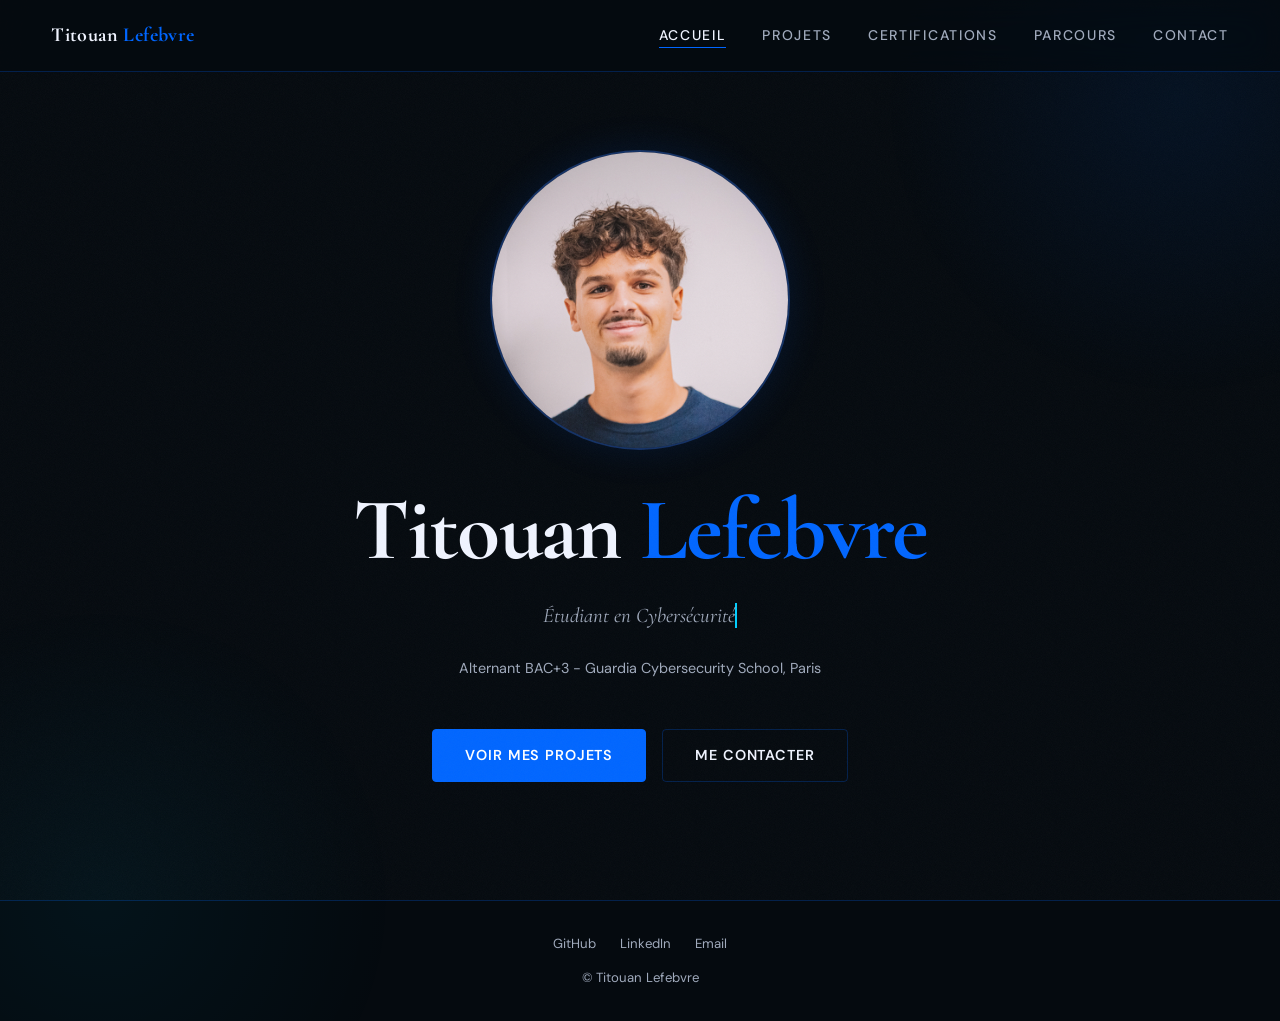
==== index.html @ 8d19de07 "Push test site" ====
<!DOCTYPE html>
<html lang="fr">
<head>
  <meta charset="UTF-8">
  <meta name="viewport" content="width=device-width, initial-scale=1.0">
  <title>Titouan Lefebvre - Cybersécurité</title>
  <link rel="stylesheet" href="style.css">
</head>
<body>

<div id="cursor"></div>
<div class="ambient-glow"></div>
<div class="ambient-glow ambient-glow--bottom"></div>

<!-- Navigation -->
<nav class="navbar">
  <a href="index.html" class="nav-logo">Titouan <span>Lefebvre</span></a>
  <ul class="nav-links">
    <li><a href="index.html" class="nav-link">Accueil</a></li>
    <li><a href="projets.html" class="nav-link">Projets</a></li>
    <li><a href="certifications.html" class="nav-link">Certifications</a></li>
    <li><a href="parcours.html" class="nav-link">Parcours</a></li>
    <li><a href="contact.html" class="nav-link">Contact</a></li>
  </ul>
  <button class="burger" aria-label="Menu"><span></span><span></span><span></span></button>
</nav>
<div class="mobile-menu">
  <a href="index.html" class="nav-link">Accueil</a>
  <a href="projets.html" class="nav-link">Projets</a>
  <a href="certifications.html" class="nav-link">Certifications</a>
  <a href="parcours.html" class="nav-link">Parcours</a>
  <a href="contact.html" class="nav-link">Contact</a>
</div>

<section class="hero">
  <div class="hero__photo reveal">
    <img src="Photo.jpg" alt="Titouan Lefebvre-Le Brouster" style="object-position: center 20%;">
  </div>

  <h1 class="hero__name reveal">
    Titouan <span class="accent">Lefebvre</span>
  </h1>
  <p class="hero__tagline reveal">
    <span class="hero__typewriter" data-text="Étudiant en Cybersécurité"></span>
  </p>
  <p class="hero__tagline reveal" style="margin-top:1rem; font-style:normal; font-family:var(--font-body); font-size:.9rem; color:var(--white-muted);">
    Alternant BAC+3 - Guardia Cybersecurity School, Paris
  </p>
  <div class="hero__cta-group reveal">
    <a href="projets.html" class="btn btn--primary">Voir mes projets</a>
    <a href="contact.html" class="btn btn--outline">Me contacter</a>
  </div>
</section>

<!-- Footer -->
<footer class="footer">
  <div class="footer__links">
    <a href="https://github.com/Bearwholovebeer" target="_blank" class="footer__link">GitHub</a>
    <a href="https://www.linkedin.com/in/titouan-lefebvre-le-brouster-031602282" target="_blank" class="footer__link">LinkedIn</a>
    <a href="contact.html" class="footer__link">Email</a>
  </div>
  <p>&copy; Titouan Lefebvre</p>
</footer>

<script src="nav.js"></script>
</body>
</html>
---- style.css ----
/* ═══════════════════════════════════════════
   PORTFOLIO — Titouan Lefebvre-Le Brouster
   Direction : Luxe, Premium, Cybersécurité
   ═══════════════════════════════════════════ */

@import url('https://fonts.googleapis.com/css2?family=Cormorant+Garamond:ital,wght@0,400;0,600;0,700;1,400&family=DM+Sans:ital,wght@0,400;0,500;0,700;1,400&display=swap');

/* --- Tokens --- */
:root {
  --bg: #050A0F;
  --bg-card: #1A2030;
  --blue: #0066FF;
  --blue-dark: #005CE6;
  --cyan: #00CFFF;
  --white: #F0F4FF;
  --white-muted: #A0AABC;
  --border: rgba(0,102,255,0.25);
  --border-hover: rgba(0,207,255,0.45);
  --glass: rgba(26,32,48,0.55);
  --font-display: 'Cormorant Garamond', Georgia, serif;
  --font-body: 'DM Sans', system-ui, sans-serif;
  --ease: cubic-bezier(.25,.46,.45,.94);
  --ease-out: cubic-bezier(.22,1,.36,1);
}

/* --- Reset --- */
*, *::before, *::after { margin: 0; padding: 0; box-sizing: border-box; }
html { scroll-behavior: smooth; font-size: 16px; }

body {
  font-family: var(--font-body);
  background: var(--bg);
  color: var(--white);
  line-height: 1.65;
  overflow-x: hidden;
  -webkit-font-smoothing: antialiased;
}

/* --- Grain overlay --- */
body::before {
  content: '';
  position: fixed;
  inset: 0;
  z-index: 9999;
  pointer-events: none;
  opacity: .035;
  background-image: url("data:image/svg+xml,%3Csvg viewBox='0 0 256 256' xmlns='http://www.w3.org/2000/svg'%3E%3Cfilter id='n'%3E%3CfeTurbulence type='fractalNoise' baseFrequency='0.85' numOctaves='4' stitchTiles='stitch'/%3E%3C/filter%3E%3Crect width='100%25' height='100%25' filter='url(%23n)'/%3E%3C/svg%3E");
  background-repeat: repeat;
  background-size: 180px;
}

/* --- Custom cursor --- */
@media (hover: hover) {
  body { cursor: none; }
  a, button, .card, .nav-link { cursor: none; }
}
#cursor {
  position: fixed;
  width: 12px;
  height: 12px;
  background: var(--cyan);
  border-radius: 50%;
  pointer-events: none;
  z-index: 100000;
  mix-blend-mode: screen;
  transition: transform .15s var(--ease), opacity .2s;
  transform: translate(-50%,-50%);
  opacity: 0;
}
#cursor.visible { opacity: 1; }
#cursor.hover { transform: translate(-50%,-50%) scale(2.5); background: var(--blue); }

/* --- Ambient glow --- */
.ambient-glow {
  position: fixed;
  width: 600px;
  height: 600px;
  border-radius: 50%;
  background: radial-gradient(circle, rgba(0,102,255,0.08) 0%, transparent 70%);
  pointer-events: none;
  z-index: 0;
  top: -200px;
  right: -200px;
}
.ambient-glow--bottom {
  top: auto;
  bottom: -300px;
  right: auto;
  left: -200px;
  background: radial-gradient(circle, rgba(0,207,255,0.05) 0%, transparent 70%);
}

/* --- Navigation --- */
.navbar {
  position: fixed;
  top: 0;
  left: 0;
  right: 0;
  z-index: 10000;
  padding: 0 clamp(1.5rem, 4vw, 4rem);
  height: 72px;
  display: flex;
  align-items: center;
  justify-content: space-between;
  backdrop-filter: blur(16px) saturate(1.4);
  -webkit-backdrop-filter: blur(16px) saturate(1.4);
  background: rgba(5,10,15,0.7);
  border-bottom: 1px solid var(--border);
}
.nav-logo {
  font-family: var(--font-display);
  font-size: 1.25rem;
  font-weight: 700;
  color: var(--white);
  text-decoration: none;
  letter-spacing: .02em;
  white-space: nowrap;
}
.nav-logo span { color: var(--blue); }
.nav-links {
  display: flex;
  gap: 2.25rem;
  list-style: none;
}
.nav-link {
  font-size: .875rem;
  font-weight: 500;
  color: var(--white-muted);
  text-decoration: none;
  text-transform: uppercase;
  letter-spacing: .12em;
  position: relative;
  transition: color .3s;
}
.nav-link::after {
  content: '';
  position: absolute;
  bottom: -4px;
  left: 0;
  width: 0;
  height: 1.5px;
  background: var(--blue);
  transition: width .35s var(--ease-out);
}
.nav-link:hover, .nav-link.active { color: var(--white); }
.nav-link:hover::after, .nav-link.active::after { width: 100%; }

/* Burger */
.burger {
  display: none;
  flex-direction: column;
  gap: 5px;
  background: none;
  border: none;
  padding: 6px;
  z-index: 10001;
}
.burger span {
  display: block;
  width: 26px;
  height: 2px;
  background: var(--white);
  border-radius: 2px;
  transition: transform .3s, opacity .2s;
}
.burger.open span:nth-child(1) { transform: translateY(7px) rotate(45deg); }
.burger.open span:nth-child(2) { opacity: 0; }
.burger.open span:nth-child(3) { transform: translateY(-7px) rotate(-45deg); }

/* Mobile nav */
.mobile-menu {
  position: fixed;
  inset: 0;
  z-index: 9999;
  background: rgba(5,10,15,0.96);
  backdrop-filter: blur(24px);
  display: flex;
  flex-direction: column;
  align-items: center;
  justify-content: center;
  gap: 2rem;
  opacity: 0;
  pointer-events: none;
  transition: opacity .35s;
}
.mobile-menu.open { opacity: 1; pointer-events: all; }
.mobile-menu .nav-link {
  font-size: 1.5rem;
  letter-spacing: .08em;
}

@media (max-width: 768px) {
  .nav-links { display: none; }
  .burger { display: flex; }
}

/* --- Hero --- */
.hero {
  min-height: 100vh;
  display: flex;
  flex-direction: column;
  align-items: center;
  justify-content: center;
  text-align: center;
  padding: 6rem 1.5rem 4rem;
  position: relative;
}

/* Photo placeholder */
.hero__photo {
  width: 300px;
  height: 300px;
  border-radius: 50%;
  border: 2px solid var(--border);
  background: var(--bg-card);
  margin-bottom: 2rem;
  overflow: hidden;
  display: flex;
  align-items: center;
  justify-content: center;
  position: relative;
  box-shadow: 0 0 40px rgba(0,102,255,0.12);
}
.hero__photo img {
  width: 100%;
  height: 100%;
  object-fit: cover;
  display: block;
}
.hero__photo-placeholder {
  font-size: .7rem;
  text-transform: uppercase;
  letter-spacing: .1em;
  color: var(--white-muted);
}

.hero__name {
  font-family: var(--font-display);
  font-size: clamp(2.8rem, 7vw, 5.5rem);
  font-weight: 700;
  line-height: 1.1;
  letter-spacing: -.02em;
  margin-bottom: 1.25rem;
}
.hero__name .accent { color: var(--blue); }
.hero__tagline {
  font-size: clamp(1rem, 2.2vw, 1.3rem);
  color: var(--white-muted);
  max-width: 600px;
  margin-bottom: .5rem;
  font-style: italic;
  font-family: var(--font-display);
}
.hero__typewriter {
  display: inline;
  border-right: 2px solid var(--cyan);
  animation: blink .75s step-end infinite;
}
@keyframes blink { 50% { border-color: transparent; } }

.hero__cta-group {
  display: flex;
  gap: 1rem;
  margin-top: 2.5rem;
  flex-wrap: wrap;
  justify-content: center;
}

/* --- Buttons --- */
.btn {
  display: inline-flex;
  align-items: center;
  gap: .5rem;
  font-family: var(--font-body);
  font-weight: 600;
  font-size: .9rem;
  letter-spacing: .06em;
  text-transform: uppercase;
  text-decoration: none;
  padding: .85rem 2rem;
  border-radius: 4px;
  border: 1px solid var(--border);
  transition: all .35s var(--ease);
}
.btn--primary {
  background: var(--blue);
  color: #fff;
  border-color: var(--blue);
}
.btn--primary:hover {
  background: var(--blue-dark);
  box-shadow: 0 0 30px rgba(0,102,255,0.3);
  transform: translateY(-2px);
}
.btn--outline {
  background: transparent;
  color: var(--white);
}
.btn--outline:hover {
  border-color: var(--cyan);
  color: var(--cyan);
  transform: translateY(-2px);
}

/* --- Section layout --- */
.section {
  max-width: 1100px;
  margin: 0 auto;
  padding: 6rem 1.5rem;
}
.section__title {
  font-family: var(--font-display);
  font-size: clamp(2rem, 4.5vw, 3rem);
  font-weight: 700;
  margin-bottom: .5rem;
}
.section__title .accent { color: var(--blue); }
.section__subtitle {
  color: var(--white-muted);
  font-size: 1.05rem;
  margin-bottom: 3rem;
}

/* --- Cards --- */
.card-grid {
  display: grid;
  grid-template-columns: repeat(auto-fill, minmax(320px, 1fr));
  gap: 1.75rem;
}
.card {
  background: var(--glass);
  border: 1px solid var(--border);
  border-radius: 10px;
  padding: 2rem;
  backdrop-filter: blur(12px);
  -webkit-backdrop-filter: blur(12px);
  transition: transform .35s var(--ease-out), border-color .35s, box-shadow .35s;
  position: relative;
  overflow: hidden;
}
.card::before {
  content: '';
  position: absolute;
  top: 0; left: 0; right: 0;
  height: 2px;
  background: linear-gradient(90deg, transparent, var(--blue), transparent);
  opacity: 0;
  transition: opacity .35s;
}
.card:hover {
  transform: translateY(-6px);
  border-color: var(--border-hover);
  box-shadow: 0 16px 48px rgba(0,102,255,0.08);
}
.card:hover::before { opacity: 1; }
.card__title {
  font-family: var(--font-display);
  font-size: 1.45rem;
  font-weight: 700;
  margin-bottom: .6rem;
}
.card__desc {
  color: var(--white-muted);
  font-size: .925rem;
  line-height: 1.6;
  margin-bottom: 1.25rem;
}
.card__tags {
  display: flex;
  flex-wrap: wrap;
  gap: .5rem;
}
.tag {
  display: inline-block;
  font-size: .75rem;
  font-weight: 600;
  letter-spacing: .06em;
  text-transform: uppercase;
  padding: .3rem .7rem;
  border: 1px solid var(--border);
  border-radius: 3px;
  color: var(--cyan);
  background: rgba(0,207,255,0.06);
}

/* --- Code blocks --- */
.code-block {
  background: #0B1120;
  border: 1px solid var(--border);
  border-radius: 8px;
  padding: 1.25rem 1.5rem;
  overflow-x: auto;
  margin-top: 1rem;
  font-size: .82rem;
  line-height: 1.7;
  color: #c9d1d9;
  font-family: 'SF Mono', 'Fira Code', 'Consolas', monospace;
}
.code-block .kw { color: #ff7b72; }
.code-block .fn { color: #d2a8ff; }
.code-block .str { color: #a5d6ff; }
.code-block .cmt { color: #8b949e; }
.code-block .num { color: #79c0ff; }

/* --- Certifications --- */
.cert-grid {
  display: grid;
  grid-template-columns: repeat(auto-fill, minmax(300px, 1fr));
  gap: 1.5rem;
  margin-bottom: 3.5rem;
}
.cert-card {
  background: var(--glass);
  border: 1px solid var(--border);
  border-radius: 10px;
  padding: 1.75rem;
  backdrop-filter: blur(12px);
  -webkit-backdrop-filter: blur(12px);
  transition: transform .35s var(--ease-out), border-color .35s, box-shadow .35s;
}
.cert-card:hover {
  transform: translateY(-4px);
  border-color: var(--border-hover);
  box-shadow: 0 12px 36px rgba(0,102,255,0.07);
}
.cert-card__icon {
  width: 44px;
  height: 44px;
  border-radius: 10px;
  background: rgba(0,102,255,0.12);
  display: flex;
  align-items: center;
  justify-content: center;
  font-size: 1.2rem;
  margin-bottom: 1rem;
  color: var(--blue);
}
.cert-card__name {
  font-family: var(--font-display);
  font-size: 1.2rem;
  font-weight: 700;
  margin-bottom: .35rem;
}
.cert-card__org {
  font-size: .82rem;
  color: var(--white-muted);
}

/* Langues */
.langues-list {
  display: flex;
  flex-wrap: wrap;
  gap: 1.25rem;
}
.langue-item {
  background: var(--glass);
  border: 1px solid var(--border);
  border-radius: 10px;
  padding: 1.25rem 1.75rem;
  backdrop-filter: blur(12px);
  -webkit-backdrop-filter: blur(12px);
  min-width: 180px;
  text-align: center;
}
.langue-item__name {
  font-family: var(--font-display);
  font-size: 1.15rem;
  font-weight: 700;
  margin-bottom: .25rem;
}
.langue-item__level {
  font-size: .82rem;
  color: var(--cyan);
  font-weight: 600;
  letter-spacing: .05em;
}

/* --- Timeline --- */
.timeline {
  position: relative;
  padding-left: 2.5rem;
}
.timeline::before {
  content: '';
  position: absolute;
  left: 8px;
  top: 0;
  bottom: 0;
  width: 1.5px;
  background: linear-gradient(180deg, var(--blue), var(--cyan), transparent);
}
.timeline__block {
  position: relative;
  margin-bottom: 2.5rem;
}
.timeline__dot {
  position: absolute;
  left: -2.5rem;
  top: 6px;
  width: 16px;
  height: 16px;
  border-radius: 50%;
  background: var(--bg);
  border: 2px solid var(--blue);
  z-index: 1;
}
.timeline__dot::after {
  content: '';
  position: absolute;
  top: 50%; left: 50%;
  width: 6px; height: 6px;
  background: var(--blue);
  border-radius: 50%;
  transform: translate(-50%,-50%);
}
.timeline__date {
  font-size: .8rem;
  font-weight: 600;
  color: var(--cyan);
  text-transform: uppercase;
  letter-spacing: .1em;
  margin-bottom: .25rem;
}
.timeline__title {
  font-family: var(--font-display);
  font-size: 1.25rem;
  font-weight: 700;
  margin-bottom: .3rem;
}
.timeline__desc {
  color: var(--white-muted);
  font-size: .9rem;
  line-height: 1.6;
}
.timeline__section-title {
  font-family: var(--font-display);
  font-size: 1.6rem;
  font-weight: 700;
  margin-bottom: 2rem;
  color: var(--blue);
}

/* --- Contact (info only) --- */
.contact-wrapper {
  max-width: 600px;
}
.contact-info {
  display: flex;
  flex-direction: column;
  gap: 1.5rem;
}
.contact-info__item {
  display: flex;
  align-items: flex-start;
  gap: 1rem;
}
.contact-info__icon {
  width: 44px;
  height: 44px;
  border-radius: 10px;
  background: rgba(0,102,255,0.12);
  display: flex;
  align-items: center;
  justify-content: center;
  flex-shrink: 0;
  color: var(--blue);
  font-size: 1.1rem;
  font-weight: 700;
}
.contact-info__label {
  font-size: .75rem;
  text-transform: uppercase;
  letter-spacing: .1em;
  color: var(--white-muted);
  margin-bottom: .15rem;
}
.contact-info__value {
  font-size: .95rem;
  color: var(--white);
}
.contact-info__value a {
  color: var(--white);
  text-decoration: none;
  border-bottom: 1px solid var(--border);
  transition: border-color .3s, color .3s;
}
.contact-info__value a:hover { border-color: var(--cyan); color: var(--cyan); }

.availability-badge {
  display: inline-flex;
  align-items: center;
  gap: .5rem;
  padding: .6rem 1.2rem;
  border: 1px solid rgba(0,207,255,0.3);
  border-radius: 6px;
  background: rgba(0,207,255,0.06);
  font-size: .85rem;
  font-weight: 600;
  color: var(--cyan);
  margin-top: .5rem;
}
.availability-badge::before {
  content: '';
  width: 8px;
  height: 8px;
  background: var(--cyan);
  border-radius: 50%;
  animation: pulse-dot 2s infinite;
}
@keyframes pulse-dot {
  0%, 100% { opacity: 1; }
  50% { opacity: .3; }
}

/* --- Footer --- */
.footer {
  border-top: 1px solid var(--border);
  padding: 2rem 1.5rem;
  text-align: center;
  color: var(--white-muted);
  font-size: .825rem;
}
.footer__links {
  display: flex;
  justify-content: center;
  gap: 1.5rem;
  margin-bottom: .75rem;
}
.footer__link {
  color: var(--white-muted);
  text-decoration: none;
  transition: color .3s;
}
.footer__link:hover { color: var(--cyan); }

/* --- Page header --- */
.page-header {
  padding: 8rem 1.5rem 3rem;
  text-align: center;
}

/* --- Scroll reveal --- */
.reveal {
  opacity: 0;
  transform: translateY(30px);
  transition: opacity .7s var(--ease), transform .7s var(--ease);
}
.reveal.visible {
  opacity: 1;
  transform: none;
}

/* --- Responsive --- */
@media (max-width: 600px) {
  .card-grid { grid-template-columns: 1fr; }
  .cert-grid { grid-template-columns: 1fr; }
  .hero__name { font-size: 2.4rem; }
  .hero__photo { width: 170px; height: 170px; }
  .section { padding: 4rem 1.25rem; }
  .timeline { padding-left: 2rem; }
  .langues-list { flex-direction: column; }
  .langue-item { min-width: auto; }
}
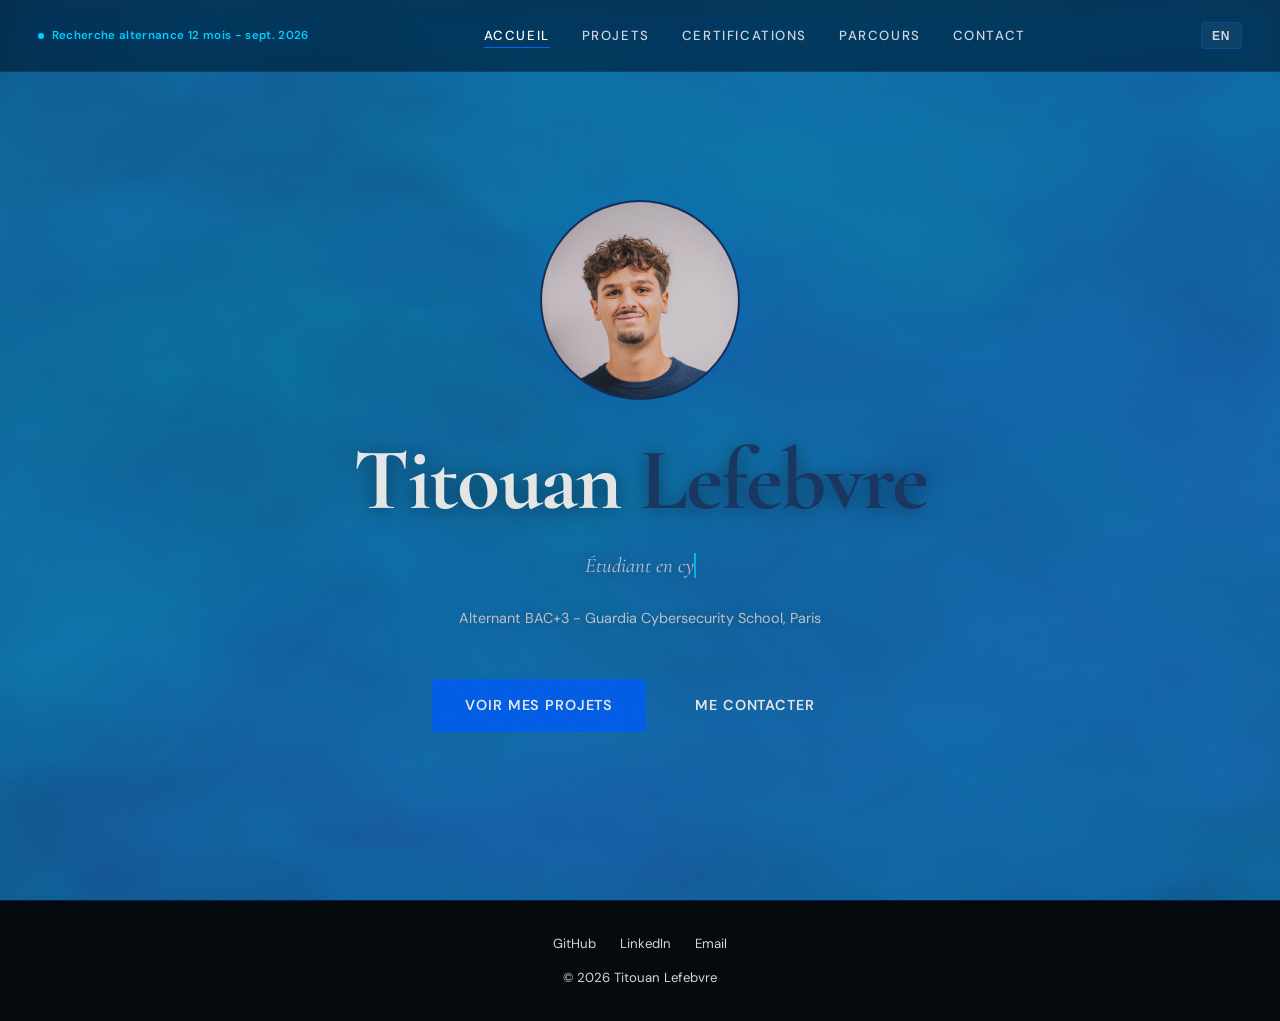
==== commit 70e447f5: "Final portfolio post" ====
--- a/index.html
+++ b/index.html
@@ -1,5 +1,5 @@
 <!DOCTYPE html>
-<html lang="fr">
+<html lang="fr" data-lang="fr">
 <head>
   <meta charset="UTF-8">
   <meta name="viewport" content="width=device-width, initial-scale=1.0">
@@ -8,60 +8,63 @@
 </head>
 <body>
 
-<div id="cursor"></div>
-<div class="ambient-glow"></div>
-<div class="ambient-glow ambient-glow--bottom"></div>
+<div class="page-transition"></div>
+<div id="shader-bg"></div>
+<div class="shader-veil"></div>
 
-<!-- Navigation -->
 <nav class="navbar">
-  <a href="index.html" class="nav-logo">Titouan <span>Lefebvre</span></a>
-  <ul class="nav-links">
-    <li><a href="index.html" class="nav-link">Accueil</a></li>
-    <li><a href="projets.html" class="nav-link">Projets</a></li>
-    <li><a href="certifications.html" class="nav-link">Certifications</a></li>
-    <li><a href="parcours.html" class="nav-link">Parcours</a></li>
+  <a href="index.html" class="nav-availability">
+    <span class="pulse"></span>
+    <span data-fr="Recherche alternance 12 mois - sept. 2026" data-en="Looking for 12-month apprenticeship - Sept. 2026">Recherche alternance 12 mois - sept. 2026</span>
+  </a>
+  <ul class="nav-center">
+    <li><a href="index.html" class="nav-link" data-fr="Accueil" data-en="Home">Accueil</a></li>
+    <li><a href="projets.html" class="nav-link" data-fr="Projets" data-en="Projects">Projets</a></li>
+    <li><a href="certifications.html" class="nav-link" data-fr="Certifications" data-en="Certifications">Certifications</a></li>
+    <li><a href="parcours.html" class="nav-link" data-fr="Parcours" data-en="Background">Parcours</a></li>
     <li><a href="contact.html" class="nav-link">Contact</a></li>
   </ul>
-  <button class="burger" aria-label="Menu"><span></span><span></span><span></span></button>
+  <div class="nav-right">
+    <button class="lang-toggle">EN</button>
+    <button class="burger" aria-label="Menu"><span></span><span></span><span></span></button>
+  </div>
 </nav>
 <div class="mobile-menu">
-  <a href="index.html" class="nav-link">Accueil</a>
-  <a href="projets.html" class="nav-link">Projets</a>
-  <a href="certifications.html" class="nav-link">Certifications</a>
-  <a href="parcours.html" class="nav-link">Parcours</a>
+  <a href="index.html" class="nav-link" data-fr="Accueil" data-en="Home">Accueil</a>
+  <a href="projets.html" class="nav-link" data-fr="Projets" data-en="Projects">Projets</a>
+  <a href="certifications.html" class="nav-link" data-fr="Certifications" data-en="Certifications">Certifications</a>
+  <a href="parcours.html" class="nav-link" data-fr="Parcours" data-en="Background">Parcours</a>
   <a href="contact.html" class="nav-link">Contact</a>
 </div>
 
-<section class="hero">
-  <div class="hero__photo reveal">
-    <img src="Photo.jpg" alt="Titouan Lefebvre-Le Brouster" style="object-position: center 20%;">
-  </div>
+<div class="page-content">
+  <section class="hero">
+    <div class="hero__photo reveal">
+      <img src="Photo.jpg" alt="Titouan Lefebvre" style="object-position: center 20%;">
+    </div>
+    <h1 class="hero__name reveal reveal-d1">Titouan <span class="accent">Lefebvre</span></h1>
+    <p class="hero__tagline reveal reveal-d2">
+      <span class="hero__typewriter" data-fr="Étudiant en cybersécurité" data-en="Cybersecurity student" data-text="Étudiant en cybersécurité"></span>
+    </p>
+    <p class="hero__tagline reveal reveal-d3" style="margin-top:1rem; font-style:normal; font-family:var(--font-body); font-size:.9rem; color:var(--white-muted);">
+      <span data-fr="Alternant BAC+3 - Guardia Cybersecurity School, Paris" data-en="Work-study BAC+3 - Guardia Cybersecurity School, Paris">Alternant BAC+3 - Guardia Cybersecurity School, Paris</span>
+    </p>
+    <div class="hero__cta-group reveal reveal-d4">
+      <a href="projets.html" class="btn btn--primary" data-fr="Voir mes projets" data-en="View my projects">Voir mes projets</a>
+      <a href="contact.html" class="btn btn--outline" data-fr="Me contacter" data-en="Contact me">Me contacter</a>
+    </div>
+  </section>
+</div>
 
-  <h1 class="hero__name reveal">
-    Titouan <span class="accent">Lefebvre</span>
-  </h1>
-  <p class="hero__tagline reveal">
-    <span class="hero__typewriter" data-text="Étudiant en Cybersécurité"></span>
-  </p>
-  <p class="hero__tagline reveal" style="margin-top:1rem; font-style:normal; font-family:var(--font-body); font-size:.9rem; color:var(--white-muted);">
-    Alternant BAC+3 - Guardia Cybersecurity School, Paris
-  </p>
-  <div class="hero__cta-group reveal">
-    <a href="projets.html" class="btn btn--primary">Voir mes projets</a>
-    <a href="contact.html" class="btn btn--outline">Me contacter</a>
-  </div>
-</section>
-
-<!-- Footer -->
 <footer class="footer">
   <div class="footer__links">
     <a href="https://github.com/Bearwholovebeer" target="_blank" class="footer__link">GitHub</a>
     <a href="https://www.linkedin.com/in/titouan-lefebvre-le-brouster-031602282" target="_blank" class="footer__link">LinkedIn</a>
     <a href="contact.html" class="footer__link">Email</a>
   </div>
-  <p>&copy; Titouan Lefebvre</p>
+  <p>&copy; <span id="copyright-year"></span> Titouan Lefebvre</p>
 </footer>
 
 <script src="nav.js"></script>
 </body>
-</html>
+</html>
--- a/style.css
+++ b/style.css
@@ -1,29 +1,28 @@
-/* ═══════════════════════════════════════════
-   PORTFOLIO — Titouan Lefebvre-Le Brouster
-   Direction : Luxe, Premium, Cybersécurité
-   ═══════════════════════════════════════════ */
+/* Portfolio - Titouan Lefebvre */
 
 @import url('https://fonts.googleapis.com/css2?family=Cormorant+Garamond:ital,wght@0,400;0,600;0,700;1,400&family=DM+Sans:ital,wght@0,400;0,500;0,700;1,400&display=swap');
 
-/* --- Tokens --- */
 :root {
   --bg: #050A0F;
   --bg-card: #1A2030;
   --blue: #0066FF;
   --blue-dark: #005CE6;
   --cyan: #00CFFF;
-  --white: #F0F4FF;
-  --white-muted: #A0AABC;
-  --border: rgba(0,102,255,0.25);
-  --border-hover: rgba(0,207,255,0.45);
-  --glass: rgba(26,32,48,0.55);
+  --white: #FFFFFF;
+  --white-muted: #D0D6E0;
+  --border: rgba(0, 102, 255, 0.25);
+  --border-hover: rgba(0, 207, 255, 0.45);
+  --glass: rgba(26, 32, 48, 0.55);
   --font-display: 'Cormorant Garamond', Georgia, serif;
   --font-body: 'DM Sans', system-ui, sans-serif;
-  --ease: cubic-bezier(.25,.46,.45,.94);
-  --ease-out: cubic-bezier(.22,1,.36,1);
-}
-
-/* --- Reset --- */
+  --ease: cubic-bezier(.25, .46, .45, .94);
+  --ease-out: cubic-bezier(.22, 1, .36, 1);
+
+  /* custom cursor: clean arrow, cyan tinted */
+  --cursor-default: url("data:image/svg+xml,%3Csvg xmlns='http://www.w3.org/2000/svg' width='20' height='24' viewBox='0 0 20 24'%3E%3Cpath d='M1 1l7 20 2.5-7.5L18 11z' fill='%23F0F4FF' stroke='%23005CE6' stroke-width='1.2' stroke-linejoin='round'/%3E%3C/svg%3E") 1 1, auto;
+  --cursor-pointer: url("data:image/svg+xml,%3Csvg xmlns='http://www.w3.org/2000/svg' width='20' height='24' viewBox='0 0 20 24'%3E%3Cpath d='M1 1l7 20 2.5-7.5L18 11z' fill='%2300CFFF' stroke='%23005CE6' stroke-width='1.2' stroke-linejoin='round'/%3E%3C/svg%3E") 1 1, pointer;
+}
+
 *, *::before, *::after { margin: 0; padding: 0; box-sizing: border-box; }
 html { scroll-behavior: smooth; font-size: 16px; }
 
@@ -34,96 +33,123 @@
   line-height: 1.65;
   overflow-x: hidden;
   -webkit-font-smoothing: antialiased;
-}
-
-/* --- Grain overlay --- */
+  cursor: var(--cursor-default);
+}
+
+a, button, .card, .cert-card, .tag, .nav-link, .lang-toggle {
+  cursor: var(--cursor-pointer);
+}
+
+/* grain */
 body::before {
   content: '';
   position: fixed;
   inset: 0;
   z-index: 9999;
   pointer-events: none;
-  opacity: .035;
+  opacity: .03;
   background-image: url("data:image/svg+xml,%3Csvg viewBox='0 0 256 256' xmlns='http://www.w3.org/2000/svg'%3E%3Cfilter id='n'%3E%3CfeTurbulence type='fractalNoise' baseFrequency='0.85' numOctaves='4' stitchTiles='stitch'/%3E%3C/filter%3E%3Crect width='100%25' height='100%25' filter='url(%23n)'/%3E%3C/svg%3E");
   background-repeat: repeat;
   background-size: 180px;
 }
 
-/* --- Custom cursor --- */
-@media (hover: hover) {
-  body { cursor: none; }
-  a, button, .card, .nav-link { cursor: none; }
-}
-#cursor {
+/* shader background */
+#shader-bg {
   position: fixed;
-  width: 12px;
-  height: 12px;
-  background: var(--cyan);
-  border-radius: 50%;
+  inset: 0;
+  z-index: 0;
+  opacity: 0;
+  transition: opacity 1.5s ease;
+}
+#shader-bg.loaded { opacity: 1; }
+#shader-bg canvas {
+  width: 100%;
+  height: 100%;
+  display: block;
+}
+.shader-veil {
+  position: fixed;
+  inset: 0;
+  z-index: 1;
+  background: rgba(5, 10, 15, 0.1);
   pointer-events: none;
-  z-index: 100000;
-  mix-blend-mode: screen;
-  transition: transform .15s var(--ease), opacity .2s;
-  transform: translate(-50%,-50%);
+}
+
+/* page transition */
+.page-transition {
+  position: fixed;
+  inset: 0;
+  z-index: 99999;
+  background: var(--bg);
   opacity: 0;
-}
-#cursor.visible { opacity: 1; }
-#cursor.hover { transform: translate(-50%,-50%) scale(2.5); background: var(--blue); }
-
-/* --- Ambient glow --- */
-.ambient-glow {
-  position: fixed;
-  width: 600px;
-  height: 600px;
-  border-radius: 50%;
-  background: radial-gradient(circle, rgba(0,102,255,0.08) 0%, transparent 70%);
   pointer-events: none;
-  z-index: 0;
-  top: -200px;
-  right: -200px;
-}
-.ambient-glow--bottom {
-  top: auto;
-  bottom: -300px;
-  right: auto;
-  left: -200px;
-  background: radial-gradient(circle, rgba(0,207,255,0.05) 0%, transparent 70%);
-}
-
-/* --- Navigation --- */
+  transition: opacity .3s ease;
+}
+.page-transition.active {
+  opacity: 1;
+  pointer-events: all;
+}
+
+/* page enter */
+.page-content {
+  opacity: 0;
+  transform: translateY(16px);
+  animation: fadeSlideIn .5s .05s var(--ease-out) forwards;
+}
+@keyframes fadeSlideIn {
+  to { opacity: 1; transform: none; }
+}
+
+/* navigation */
 .navbar {
   position: fixed;
   top: 0;
   left: 0;
   right: 0;
   z-index: 10000;
-  padding: 0 clamp(1.5rem, 4vw, 4rem);
+  padding: 0 clamp(1rem, 3vw, 3rem);
   height: 72px;
   display: flex;
   align-items: center;
   justify-content: space-between;
   backdrop-filter: blur(16px) saturate(1.4);
   -webkit-backdrop-filter: blur(16px) saturate(1.4);
-  background: rgba(5,10,15,0.7);
+  background: rgba(5, 10, 15, 0.55);
   border-bottom: 1px solid var(--border);
 }
-.nav-logo {
-  font-family: var(--font-display);
-  font-size: 1.25rem;
-  font-weight: 700;
-  color: var(--white);
+
+.nav-availability {
+  display: flex;
+  align-items: center;
+  gap: .45rem;
+  font-size: .72rem;
+  font-weight: 600;
+  color: var(--cyan);
+  letter-spacing: .03em;
+  white-space: nowrap;
   text-decoration: none;
-  letter-spacing: .02em;
-  white-space: nowrap;
-}
-.nav-logo span { color: var(--blue); }
-.nav-links {
-  display: flex;
-  gap: 2.25rem;
+  flex-shrink: 0;
+}
+.nav-availability .pulse {
+  width: 6px;
+  height: 6px;
+  background: var(--cyan);
+  border-radius: 50%;
+  flex-shrink: 0;
+  animation: pulse-dot 2s infinite;
+}
+@keyframes pulse-dot {
+  0%, 100% { opacity: 1; }
+  50% { opacity: .3; }
+}
+
+.nav-center {
+  display: flex;
+  gap: 2rem;
   list-style: none;
 }
 .nav-link {
-  font-size: .875rem;
+  font-size: .825rem;
   font-weight: 500;
   color: var(--white-muted);
   text-decoration: none;
@@ -142,10 +168,28 @@
   background: var(--blue);
   transition: width .35s var(--ease-out);
 }
-.nav-link:hover, .nav-link.active { color: var(--white); }
-.nav-link:hover::after, .nav-link.active::after { width: 100%; }
-
-/* Burger */
+.nav-link:hover,
+.nav-link.active { color: var(--white); }
+.nav-link:hover::after,
+.nav-link.active::after { width: 100%; }
+
+.lang-toggle {
+  font-size: .75rem;
+  font-weight: 600;
+  color: var(--white-muted);
+  background: rgba(255, 255, 255, 0.05);
+  border: 1px solid var(--border);
+  border-radius: 4px;
+  padding: .35rem .65rem;
+  letter-spacing: .06em;
+  transition: color .3s, border-color .3s;
+  flex-shrink: 0;
+}
+.lang-toggle:hover {
+  color: var(--white);
+  border-color: var(--cyan);
+}
+
 .burger {
   display: none;
   flex-direction: column;
@@ -167,12 +211,11 @@
 .burger.open span:nth-child(2) { opacity: 0; }
 .burger.open span:nth-child(3) { transform: translateY(-7px) rotate(-45deg); }
 
-/* Mobile nav */
 .mobile-menu {
   position: fixed;
   inset: 0;
   z-index: 9999;
-  background: rgba(5,10,15,0.96);
+  background: rgba(5, 10, 15, 0.96);
   backdrop-filter: blur(24px);
   display: flex;
   flex-direction: column;
@@ -184,17 +227,21 @@
   transition: opacity .35s;
 }
 .mobile-menu.open { opacity: 1; pointer-events: all; }
-.mobile-menu .nav-link {
-  font-size: 1.5rem;
-  letter-spacing: .08em;
-}
-
-@media (max-width: 768px) {
-  .nav-links { display: none; }
+.mobile-menu .nav-link { font-size: 1.5rem; letter-spacing: .08em; }
+
+.nav-right {
+  display: flex;
+  align-items: center;
+  gap: .75rem;
+}
+
+@media (max-width: 900px) {
+  .nav-center { display: none; }
   .burger { display: flex; }
-}
-
-/* --- Hero --- */
+  .nav-availability { font-size: .6rem; max-width: 180px; white-space: normal; line-height: 1.3; }
+}
+
+/* hero */
 .hero {
   min-height: 100vh;
   display: flex;
@@ -204,12 +251,12 @@
   text-align: center;
   padding: 6rem 1.5rem 4rem;
   position: relative;
-}
-
-/* Photo placeholder */
+  z-index: 2;
+}
+
 .hero__photo {
-  width: 300px;
-  height: 300px;
+  width: 200px;
+  height: 200px;
   border-radius: 50%;
   border: 2px solid var(--border);
   background: var(--bg-card);
@@ -219,19 +266,13 @@
   align-items: center;
   justify-content: center;
   position: relative;
-  box-shadow: 0 0 40px rgba(0,102,255,0.12);
+  box-shadow: 0 0 50px rgba(0, 102, 255, 0.15);
 }
 .hero__photo img {
   width: 100%;
   height: 100%;
   object-fit: cover;
   display: block;
-}
-.hero__photo-placeholder {
-  font-size: .7rem;
-  text-transform: uppercase;
-  letter-spacing: .1em;
-  color: var(--white-muted);
 }
 
 .hero__name {
@@ -241,8 +282,9 @@
   line-height: 1.1;
   letter-spacing: -.02em;
   margin-bottom: 1.25rem;
-}
-.hero__name .accent { color: var(--blue); }
+  text-shadow: 0 2px 20px rgba(0, 0, 0, 0.5);
+}
+.hero__name .accent { color: #1B3A6B; }
 .hero__tagline {
   font-size: clamp(1rem, 2.2vw, 1.3rem);
   color: var(--white-muted);
@@ -250,6 +292,7 @@
   margin-bottom: .5rem;
   font-style: italic;
   font-family: var(--font-display);
+  text-shadow: 0 1px 12px rgba(0, 0, 0, 0.4);
 }
 .hero__typewriter {
   display: inline;
@@ -266,7 +309,7 @@
   justify-content: center;
 }
 
-/* --- Buttons --- */
+/* buttons */
 .btn {
   display: inline-flex;
   align-items: center;
@@ -289,7 +332,7 @@
 }
 .btn--primary:hover {
   background: var(--blue-dark);
-  box-shadow: 0 0 30px rgba(0,102,255,0.3);
+  box-shadow: 0 0 30px rgba(0, 102, 255, 0.3);
   transform: translateY(-2px);
 }
 .btn--outline {
@@ -302,26 +345,29 @@
   transform: translateY(-2px);
 }
 
-/* --- Section layout --- */
+/* sections */
 .section {
   max-width: 1100px;
   margin: 0 auto;
   padding: 6rem 1.5rem;
+  position: relative;
+  z-index: 2;
 }
 .section__title {
   font-family: var(--font-display);
   font-size: clamp(2rem, 4.5vw, 3rem);
   font-weight: 700;
   margin-bottom: .5rem;
-}
-.section__title .accent { color: var(--blue); }
+  text-shadow: 0 2px 16px rgba(0, 0, 0, 0.4);
+}
+.section__title .accent { color: #1B3A6B; }
 .section__subtitle {
   color: var(--white-muted);
   font-size: 1.05rem;
   margin-bottom: 3rem;
 }
 
-/* --- Cards --- */
+/* cards */
 .card-grid {
   display: grid;
   grid-template-columns: repeat(auto-fill, minmax(320px, 1fr));
@@ -350,7 +396,7 @@
 .card:hover {
   transform: translateY(-6px);
   border-color: var(--border-hover);
-  box-shadow: 0 16px 48px rgba(0,102,255,0.08);
+  box-shadow: 0 16px 48px rgba(0, 102, 255, 0.08);
 }
 .card:hover::before { opacity: 1; }
 .card__title {
@@ -365,11 +411,7 @@
   line-height: 1.6;
   margin-bottom: 1.25rem;
 }
-.card__tags {
-  display: flex;
-  flex-wrap: wrap;
-  gap: .5rem;
-}
+.card__tags { display: flex; flex-wrap: wrap; gap: .5rem; }
 .tag {
   display: inline-block;
   font-size: .75rem;
@@ -380,29 +422,10 @@
   border: 1px solid var(--border);
   border-radius: 3px;
   color: var(--cyan);
-  background: rgba(0,207,255,0.06);
-}
-
-/* --- Code blocks --- */
-.code-block {
-  background: #0B1120;
-  border: 1px solid var(--border);
-  border-radius: 8px;
-  padding: 1.25rem 1.5rem;
-  overflow-x: auto;
-  margin-top: 1rem;
-  font-size: .82rem;
-  line-height: 1.7;
-  color: #c9d1d9;
-  font-family: 'SF Mono', 'Fira Code', 'Consolas', monospace;
-}
-.code-block .kw { color: #ff7b72; }
-.code-block .fn { color: #d2a8ff; }
-.code-block .str { color: #a5d6ff; }
-.code-block .cmt { color: #8b949e; }
-.code-block .num { color: #79c0ff; }
-
-/* --- Certifications --- */
+  background: rgba(0, 207, 255, 0.06);
+}
+
+/* certifications */
 .cert-grid {
   display: grid;
   grid-template-columns: repeat(auto-fill, minmax(300px, 1fr));
@@ -421,37 +444,19 @@
 .cert-card:hover {
   transform: translateY(-4px);
   border-color: var(--border-hover);
-  box-shadow: 0 12px 36px rgba(0,102,255,0.07);
+  box-shadow: 0 12px 36px rgba(0, 102, 255, 0.07);
 }
 .cert-card__icon {
-  width: 44px;
-  height: 44px;
-  border-radius: 10px;
-  background: rgba(0,102,255,0.12);
-  display: flex;
-  align-items: center;
-  justify-content: center;
-  font-size: 1.2rem;
-  margin-bottom: 1rem;
-  color: var(--blue);
-}
-.cert-card__name {
-  font-family: var(--font-display);
-  font-size: 1.2rem;
-  font-weight: 700;
-  margin-bottom: .35rem;
-}
-.cert-card__org {
-  font-size: .82rem;
-  color: var(--white-muted);
-}
-
-/* Langues */
-.langues-list {
-  display: flex;
-  flex-wrap: wrap;
-  gap: 1.25rem;
-}
+  width: 44px; height: 44px; border-radius: 10px;
+  background: rgba(0, 102, 255, 0.12);
+  display: flex; align-items: center; justify-content: center;
+  font-size: 1.2rem; margin-bottom: 1rem; color: var(--blue);
+}
+.cert-card__name { font-family: var(--font-display); font-size: 1.2rem; font-weight: 700; margin-bottom: .35rem; }
+.cert-card__org { font-size: .82rem; color: var(--white-muted); }
+
+/* langues */
+.langues-list { display: flex; flex-wrap: wrap; gap: 1.25rem; }
 .langue-item {
   background: var(--glass);
   border: 1px solid var(--border);
@@ -462,195 +467,92 @@
   min-width: 180px;
   text-align: center;
 }
-.langue-item__name {
-  font-family: var(--font-display);
-  font-size: 1.15rem;
-  font-weight: 700;
-  margin-bottom: .25rem;
-}
-.langue-item__level {
-  font-size: .82rem;
-  color: var(--cyan);
-  font-weight: 600;
-  letter-spacing: .05em;
-}
-
-/* --- Timeline --- */
-.timeline {
-  position: relative;
-  padding-left: 2.5rem;
-}
+.langue-item__name { font-family: var(--font-display); font-size: 1.15rem; font-weight: 700; margin-bottom: .25rem; }
+.langue-item__level { font-size: .82rem; color: var(--cyan); font-weight: 600; letter-spacing: .05em; }
+
+/* timeline */
+.timeline { position: relative; padding-left: 2.5rem; }
 .timeline::before {
-  content: '';
-  position: absolute;
-  left: 8px;
-  top: 0;
-  bottom: 0;
+  content: ''; position: absolute; left: 8px; top: 0; bottom: 0;
   width: 1.5px;
   background: linear-gradient(180deg, var(--blue), var(--cyan), transparent);
 }
-.timeline__block {
-  position: relative;
-  margin-bottom: 2.5rem;
-}
+.timeline__block { position: relative; margin-bottom: 2.5rem; }
 .timeline__dot {
-  position: absolute;
-  left: -2.5rem;
-  top: 6px;
-  width: 16px;
-  height: 16px;
-  border-radius: 50%;
-  background: var(--bg);
-  border: 2px solid var(--blue);
-  z-index: 1;
+  position: absolute; left: -2.5rem; top: 6px; width: 16px; height: 16px;
+  border-radius: 50%; background: var(--bg); border: 2px solid var(--blue); z-index: 1;
 }
 .timeline__dot::after {
-  content: '';
-  position: absolute;
-  top: 50%; left: 50%;
-  width: 6px; height: 6px;
-  background: var(--blue);
-  border-radius: 50%;
-  transform: translate(-50%,-50%);
-}
-.timeline__date {
-  font-size: .8rem;
-  font-weight: 600;
-  color: var(--cyan);
-  text-transform: uppercase;
-  letter-spacing: .1em;
-  margin-bottom: .25rem;
-}
-.timeline__title {
-  font-family: var(--font-display);
-  font-size: 1.25rem;
-  font-weight: 700;
-  margin-bottom: .3rem;
-}
-.timeline__desc {
-  color: var(--white-muted);
-  font-size: .9rem;
-  line-height: 1.6;
-}
-.timeline__section-title {
-  font-family: var(--font-display);
-  font-size: 1.6rem;
-  font-weight: 700;
-  margin-bottom: 2rem;
-  color: var(--blue);
-}
-
-/* --- Contact (info only) --- */
-.contact-wrapper {
-  max-width: 600px;
-}
-.contact-info {
-  display: flex;
-  flex-direction: column;
-  gap: 1.5rem;
-}
-.contact-info__item {
-  display: flex;
-  align-items: flex-start;
-  gap: 1rem;
-}
+  content: ''; position: absolute; top: 50%; left: 50%;
+  width: 6px; height: 6px; background: var(--blue); border-radius: 50%;
+  transform: translate(-50%, -50%);
+}
+.timeline__date { font-size: .8rem; font-weight: 600; color: var(--cyan); text-transform: uppercase; letter-spacing: .1em; margin-bottom: .25rem; }
+.timeline__title { font-family: var(--font-display); font-size: 1.25rem; font-weight: 700; margin-bottom: .3rem; }
+.timeline__desc { color: var(--white-muted); font-size: .9rem; line-height: 1.6; }
+.timeline__section-title { font-family: var(--font-display); font-size: 1.6rem; font-weight: 700; margin-bottom: 2rem; color: #1B3A6B; }
+
+/* contact */
+.contact-wrapper { max-width: 600px; position: relative; z-index: 2; }
+.contact-info { display: flex; flex-direction: column; gap: 1.5rem; }
+.contact-info__item { display: flex; align-items: flex-start; gap: 1rem; }
 .contact-info__icon {
-  width: 44px;
-  height: 44px;
-  border-radius: 10px;
-  background: rgba(0,102,255,0.12);
-  display: flex;
-  align-items: center;
-  justify-content: center;
-  flex-shrink: 0;
-  color: var(--blue);
-  font-size: 1.1rem;
-  font-weight: 700;
-}
-.contact-info__label {
-  font-size: .75rem;
-  text-transform: uppercase;
-  letter-spacing: .1em;
-  color: var(--white-muted);
-  margin-bottom: .15rem;
-}
-.contact-info__value {
-  font-size: .95rem;
-  color: var(--white);
-}
+  width: 44px; height: 44px; border-radius: 10px;
+  background: rgba(0, 102, 255, 0.12);
+  display: flex; align-items: center; justify-content: center;
+  flex-shrink: 0; color: var(--blue); font-size: 1.1rem; font-weight: 700;
+}
+.contact-info__label { font-size: .75rem; text-transform: uppercase; letter-spacing: .1em; color: var(--white-muted); margin-bottom: .15rem; }
+.contact-info__value { font-size: .95rem; color: var(--white); }
 .contact-info__value a {
-  color: var(--white);
-  text-decoration: none;
+  color: var(--white); text-decoration: none;
   border-bottom: 1px solid var(--border);
   transition: border-color .3s, color .3s;
 }
 .contact-info__value a:hover { border-color: var(--cyan); color: var(--cyan); }
-
 .availability-badge {
-  display: inline-flex;
-  align-items: center;
-  gap: .5rem;
+  display: inline-flex; align-items: center; gap: .5rem;
   padding: .6rem 1.2rem;
-  border: 1px solid rgba(0,207,255,0.3);
+  border: 1px solid rgba(0, 207, 255, 0.3);
   border-radius: 6px;
-  background: rgba(0,207,255,0.06);
-  font-size: .85rem;
-  font-weight: 600;
-  color: var(--cyan);
-  margin-top: .5rem;
+  background: rgba(0, 207, 255, 0.06);
+  font-size: .85rem; font-weight: 600; color: var(--cyan); margin-top: .5rem;
 }
 .availability-badge::before {
-  content: '';
-  width: 8px;
-  height: 8px;
-  background: var(--cyan);
-  border-radius: 50%;
+  content: ''; width: 8px; height: 8px;
+  background: var(--cyan); border-radius: 50%;
   animation: pulse-dot 2s infinite;
 }
-@keyframes pulse-dot {
-  0%, 100% { opacity: 1; }
-  50% { opacity: .3; }
-}
-
-/* --- Footer --- */
+
+/* footer */
 .footer {
   border-top: 1px solid var(--border);
   padding: 2rem 1.5rem;
   text-align: center;
   color: var(--white-muted);
   font-size: .825rem;
-}
-.footer__links {
-  display: flex;
-  justify-content: center;
-  gap: 1.5rem;
-  margin-bottom: .75rem;
-}
-.footer__link {
-  color: var(--white-muted);
-  text-decoration: none;
-  transition: color .3s;
-}
+  position: relative;
+  z-index: 2;
+}
+.footer__links { display: flex; justify-content: center; gap: 1.5rem; margin-bottom: .75rem; }
+.footer__link { color: var(--white-muted); text-decoration: none; transition: color .3s; }
 .footer__link:hover { color: var(--cyan); }
 
-/* --- Page header --- */
-.page-header {
-  padding: 8rem 1.5rem 3rem;
-  text-align: center;
-}
-
-/* --- Scroll reveal --- */
+/* page header */
+.page-header { padding: 8rem 1.5rem 3rem; text-align: center; position: relative; z-index: 2; }
+
+/* scroll reveal */
 .reveal {
-  opacity: 0;
-  transform: translateY(30px);
+  opacity: 0; transform: translateY(30px);
   transition: opacity .7s var(--ease), transform .7s var(--ease);
 }
-.reveal.visible {
-  opacity: 1;
-  transform: none;
-}
-
-/* --- Responsive --- */
+.reveal.visible { opacity: 1; transform: none; }
+.reveal-d1 { transition-delay: .1s; }
+.reveal-d2 { transition-delay: .2s; }
+.reveal-d3 { transition-delay: .3s; }
+.reveal-d4 { transition-delay: .4s; }
+
+/* responsive */
 @media (max-width: 600px) {
   .card-grid { grid-template-columns: 1fr; }
   .cert-grid { grid-template-columns: 1fr; }
